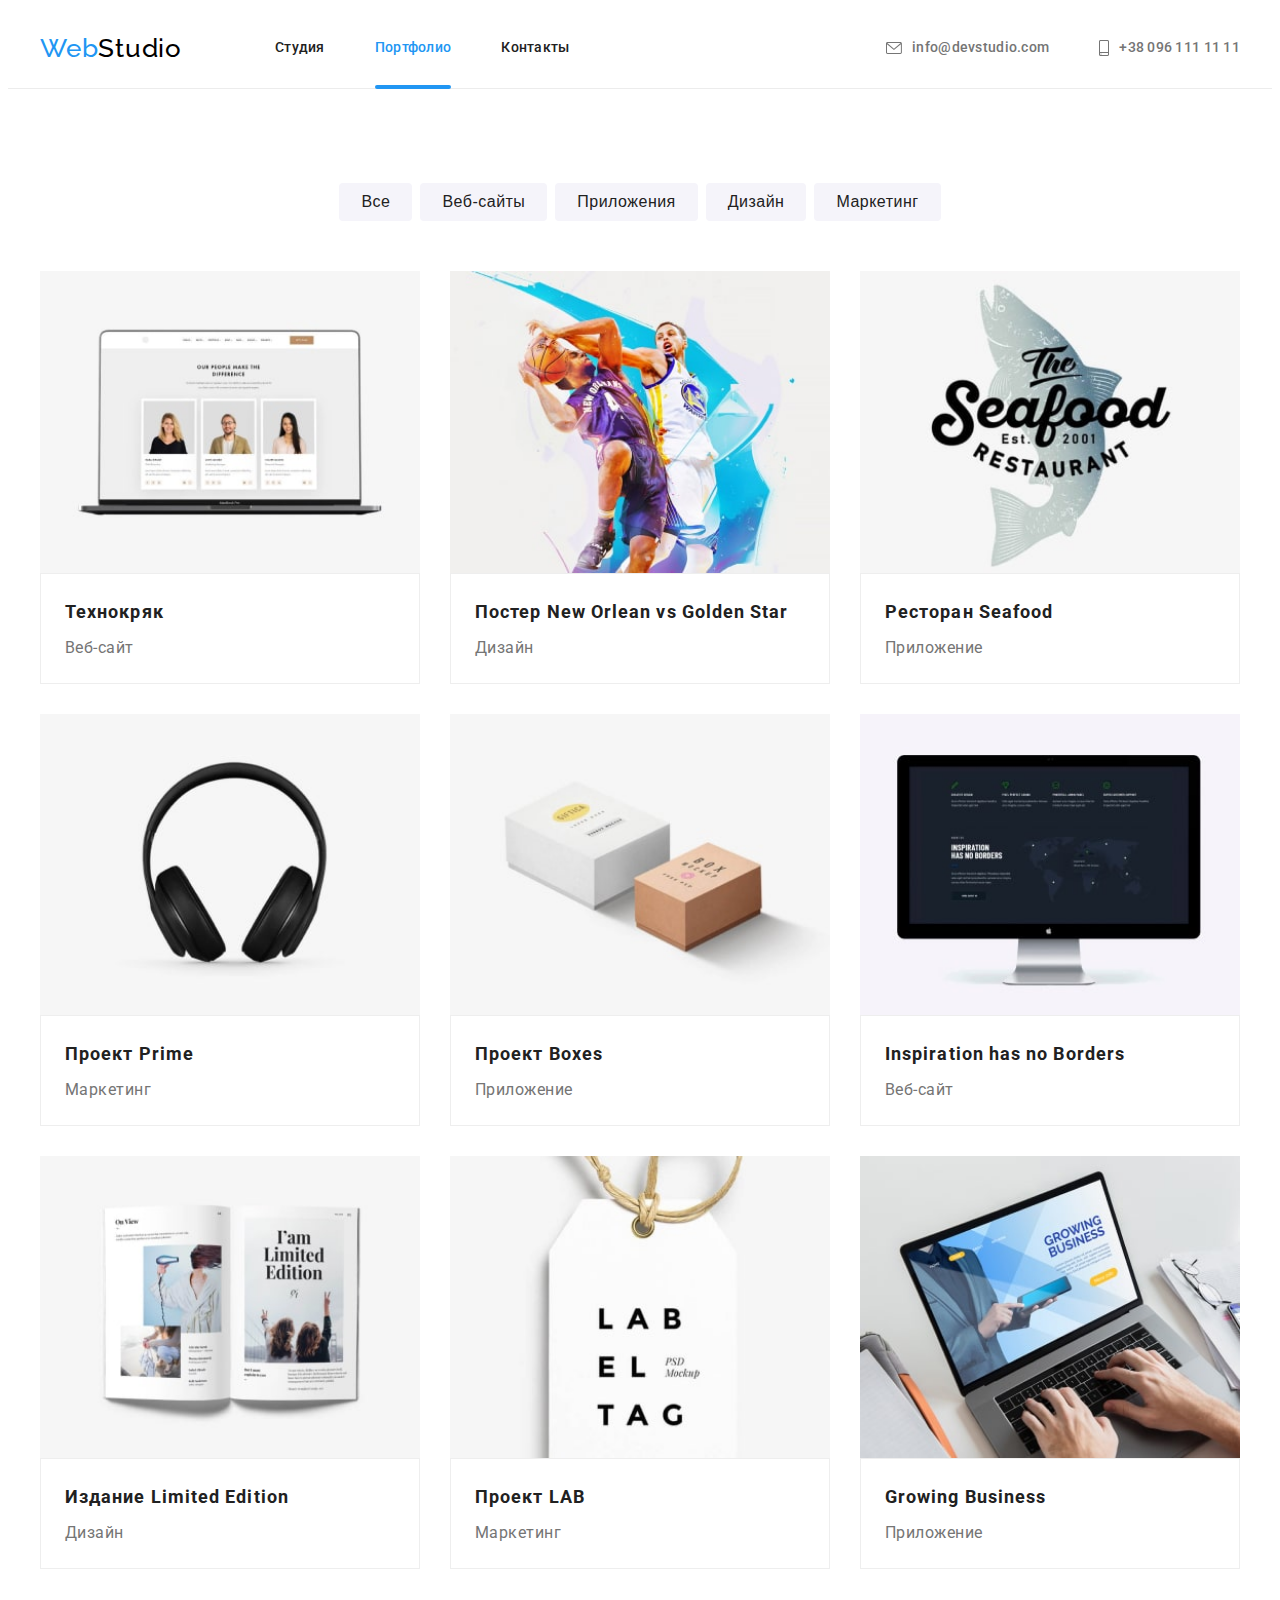
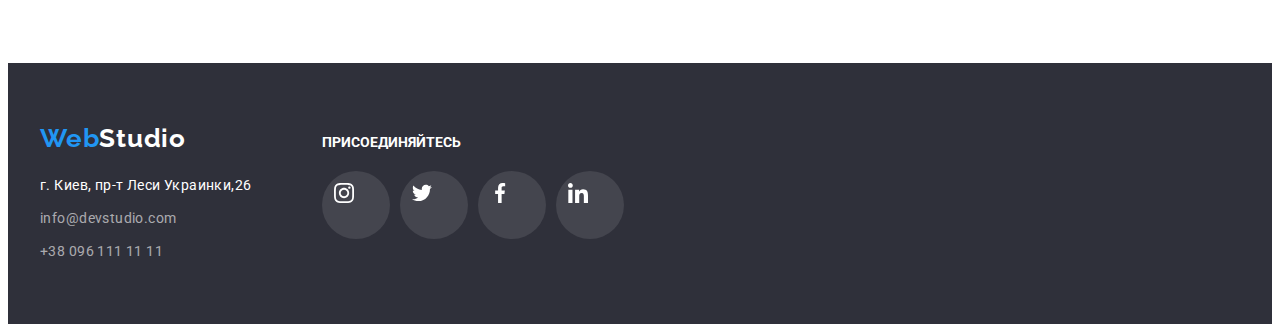
==== portfolio.html @ 8be65def "закінчив дз" ====
<!DOCTYPE html>
  <html lang="ru">
   <head>
       <meta charset="UTF-8">
       <meta http-equiv="X-UA-Compatible" content="IE=edge">
       <meta name="viewport" content="width=device-width, initial-scale=1.0">
       <title>Document</title>
       <link href="https://fonts.googleapis.com/css2?family=Raleway:wght@700&family=Roboto:wght@400;500;700;900&display=swap"
        rel="stylesheet">
       <link rel="stylesheet" href="https://cdnjs.cloudflare.com/ajax/libs/modern-normalize/1.1.0/modern-normalize.min.css"
            integrity="sha512-wpPYUAdjBVSE4KJnH1VR1HeZfpl1ub8YT/NKx4PuQ5NmX2tKuGu6U/JRp5y+Y8XG2tV+wKQpNHVUX03MfMFn9Q=="
            crossorigin="anonymous" referrerpolicy="no-referrer" class="item"/>
        <link rel="stylesheet" href="./css/style.css">
   </head>
 <body>
    <header>
        <div class="container header">
            <nav class="header-navigation">
                <a href="./index.html" lang="en" class="header-logo"><span class="logo">Web</span>Studio</a>
                <ul class="navigation-list">
                    <li class="navigation-item"><a href="./index.html" class="navigation-link">Студия</a></li>
                    <li class="navigation-item"><a href="./portfolio.html" class="navigation-link active">Портфолио </a></li>
                    <li class="navigation-item"><a href="" class="navigation-link">Контакты</a></li>
                </ul>
            </nav>
            <ul class="contacts">
                <li class="contacts-item">
                    <a class="contacts-link" href="mailto:info@devstudio.com">
                        <svg class="icon-header" width="16" height="12">
                            <use href="./images/icons.svg#icon-envelope"></use>
                        </svg>
                        info@devstudio.com</a>
                </li>
                <li class="contacts-item">
                    <a class="contacts-link" href="tel:+380961111111">
                        <svg class="icon-header" width="10" height="16">
                            <use href="./images/icons.svg#icon-smartphone"></use>
                        </svg>
                        +38 096 111 11 11</a>
                </li>
            </ul>
        </div>
    </header>
            <main>
             <section class="section">
                 <div class="container">
                 <h1 class="visually-hidden">Кнопки</h1>  
                 <ul class="filter list">
                     <li class="filter-item"><button class="filter-button btn" type="button">Все</button></li>
                     <li class="filter-item"><button class="filter-button btn" type="button">Веб-сайты</button></li>
                     <li class="filter-item"><button class="filter-button btn" type="button">Приложения</button></li>
                     <li class="filter-item"><button class="filter-button btn" type="button">Дизайн</button></li>
                     <li class="filter-item"><button class="filter-button btn" type="button">Маркетинг</button></li>
                 </ul>
                 <ul class="portfolio">
                    <li class="portfolio-item"> 
                        <a class="portfolio-link" href="">
                          <div class="portfolio-overley">
                          <img src="./images/portfolio-images/img(8)-min.jpg" alt="ноутбук з картинками людей" height="294" width="370"/>
                          <h3 class="overley-text">Технокряк это современная площадка распространения коронавируса. Компании используют эту платформу для цифрового
                          шпионажа и атак на защищённые сервера конкурентов.</h3></div>
                          <div class="portfolio-style">
                            <h2 class="portfolio-title">Технокряк</h2>
                            <p class="portfolio-text">Веб-сайт</p>
                          </div>
                        </a>
                    </li>
                    <li class="portfolio-item">
                        <a class="portfolio-link" href="">
                          <div class="portfolio-overley">
                          <img src="./images/portfolio-images/img(9)-min.jpg" alt="два баскетболісти" height="294" width="370" />
                          <h3 class="overley-text">Технокряк это современная площадка распространения коронавируса. Компании используют эту
                            платформу для цифрового шпионажа и атак на защищённые сервера конкурентов.</h3></div>
                          <div class="portfolio-style">
                            <h2 class="portfolio-title">Постер New Orlean vs Golden Star</h2>
                            <p class="portfolio-text">Дизайн</p>
                          </div>
                        </a>
                   </li>
                    <li class="portfolio-item">
                        <a class="portfolio-link" href="">
                          <div class="portfolio-overley">
                          <img src="./images/portfolio-images/img(10)-min.jpg" alt="сіра риба з написом seafood" height="294" width="370"/>
                          <h3 class="overley-text">Технокряк это современная площадка распространения коронавируса. Компании используют эту платформу для цифрового
                            шпионажа и атак на защищённые сервера конкурентов.</h3></div>
                          <div class="portfolio-style">
                            <h2 class="portfolio-title">Ресторан Seafood</h2>
                            <p class="portfolio-text">Приложение</p>
                          </div>
                        </a>
                    </li>
                    <li class="portfolio-item">
                        <a class="portfolio-link" href="">
                          <div class="portfolio-overley">
                          <img src="./images/portfolio-images/img(11)-min.jpg" alt="чорні наушники на білому фоні" height="294" width="370"/>
                          <h3 class="overley-text">Технокряк это современная площадка распространения коронавируса. Компании используют эту платформу для цифрового
                            шпионажа и атак на защищённые сервера конкурентов.</h3></div>
                          <div class="portfolio-style">
                            <h2 class="portfolio-title">Проект Prime</h2>
                            <p class="portfolio-text">Маркетинг</p>
                          </div>
                        </a>
                    </li>
                        <li class="portfolio-item">
                            <a class="portfolio-link" href="">
                              <div class="portfolio-overley">
                              <img src="./images/portfolio-images/img(12)-min.jpg" alt="дві коробочки біла та коричнева" height="294" width="370"/>
                              <h3 class="overley-text">Технокряк это современная площадка распространения коронавируса. Компании используют эту платформу для цифрового
                                шпионажа и атак на защищённые сервера конкурентов.</h3></div>
                              <div class="portfolio-style">
                                <h2 class="portfolio-title">Проект Boxes</h2>
                                <p class="portfolio-text">Приложение</p>
                              </div>
                            </a>
                        </li>
                        <li class="portfolio-item">
                            <a class="portfolio-link" href="">
                              <div class="portfolio-overley">
                              <img src="./images/portfolio-images/img(13)-min.jpg" alt="екран компютера" height="294" width="370"/>
                              <h3 class="overley-text">Технокряк это современная площадка распространения коронавируса. Компании используют эту платформу для цифрового
                                шпионажа и атак на защищённые сервера конкурентов.</h3></div>
                              <div class="portfolio-style">
                                <h2 class="portfolio-title">Inspiration has no Borders</h2>
                                <p class="portfolio-text">Веб-сайт</p>
                              </div>
                            </a>
                        </li>
                        <li class="portfolio-item">
                            <a class="portfolio-link" href="">
                              <div class="portfolio-overley">
                              <img src="./images/portfolio-images/img(14)-min.jpg" alt="глянцевий журнал" height="294" width="370"/>
                              <h3 class="overley-text">Технокряк это современная площадка распространения коронавируса. Компании используют эту платформу для цифрового
                                шпионажа и атак на защищённые сервера конкурентов.</h3></div>
                              <div class="portfolio-style">
                                <h2 class="portfolio-title">Издание Limited Edition</h2>
                                <p class="portfolio-text">Дизайн</p>
                              </div>
                            </a>
                        </li>
                        <li class="portfolio-item">
                            <a class="portfolio-link" href="">
                              <div class="portfolio-overley">
                              <img src="./images/portfolio-images/img(15)-min.jpg" alt="біла бірка з сірим шнурочком" height="294" width="370"/>
                              <h3 class="overley-text">Технокряк это современная площадка распространения коронавируса. Компании используют эту платформу для цифрового
                                шпионажа и атак на защищённые сервера конкурентов.</h3></div>
                              <div class="portfolio-style">
                                <h2 class="portfolio-title">Проект LAB</h2>
                                <p class="portfolio-text">Маркетинг</p>
                              </div>
                            </a>
                        </li>
                        <li class="portfolio-item">
                            <a class="portfolio-link" href="">
                              <div class="portfolio-overley">
                              <img src="./images/portfolio-images/img(16)-min.jpg" alt="ноутбук на якому набирають контент" height="294" width="370"/>
                              <h3 class="overley-text">Технокряк это современная площадка распространения коронавируса. Компании используют эту платформу для цифрового
                                шпионажа и атак на защищённые сервера конкурентов.</h3></div>
                              <div class="portfolio-style">
                                <h2 class="portfolio-title">Growing Business</h2>
                                <p class="portfolio-text">Приложение</p>
                              </div>
                            </a>
                        </li>
                    </ul>
                    </div>
                </section>
           </main>
            <footer class="footer">
                <div class="container footer-conteiner">
                    <div class="footer-address">
                        <a class="footer-logo" href="" lang="en"><span class="footer-span">Web</span>Studio</a>
                        <address>
                            <ul class="footer-list">
                                <li class="footer-item"><a class="footer-maps" href="https://goo.gl/maps/WnNJB4VUGFn6X9ag8"
                                        rel="noopener noreferrer nofollow">г. Киев, пр-т Леси Украинки,26</a></li>
                                <li class="footer-item"><a class="footer-mail"
                                        href="mailto:info@devstudio.com">info@devstudio.com</a></li>
                                <li class="footer-item"><a class="footer-tel" href="tel:+380961111111">+38 096 111 11 11</a></li>
                            </ul>
                        </address>
                    </div>
                    <div>
                        <p class="footer-text">присоединяйтесь</p>
                        <ul class="social">
                            <li class="social-item"><a class="social-link-footer" href="">
                                    <svg class="icon-social" width="20" height="20">
                                        <use href="./images/icons.svg#icon-instagram-2"></use>
                                    </svg></a>
                            </li>
                            <li class="social-item"><a class="social-link-footer" href="">
                                    <svg class="icon-social" width="20" height="20">
                                        <use href="./images/icons.svg#icon-twitter"></use>
                                    </svg></a>
                            </li>
                            <li class="social-item"><a class="social-link-footer" href="">
                                    <svg class="icon-social" width="20" height="20">
                                        <use href="./images/icons.svg#icon-facebook"></use>
                                    </svg></a>
                            </li>
                            <li class="social-item"><a class="social-link-footer" href="">
                                    <svg class="icon-social" width="20" height="20">
                                        <use href="./images/icons.svg#icon-linkedin"></use>
                                    </svg></a>
                            </li>
                        </ul>
                    </div>
                </div>
            </footer>
    </body>
</html>
---- css/style.css ----
:root {
  --only-text-color: #ffffff;
  --main-text-color: #212121;
  --additional-text-color: #757575;
  --active-text-color: #2196f3;
  --transition-style: cubic-bezier(0.4, 0, 0.2, 1);
}

body {
  font-family: Roboto, sans-serif;
  color: var(--main-text-color);
}
p,
h1,
h2,
h3,
h4,
h5,
h6 {
  margin-top: 0;
  margin-bottom: 0;
}
ul {
  list-style: none;
  margin-top: 0;
  margin-bottom: 0;
  padding-left: 0;
}

a {
  text-decoration: none;
}
.container {
  width: 1200px;
  padding-left: 15px;
  padding-right: 15px;
  margin: 0 auto;
}
img {
  display: block;
  width: 100%;
  height: auto;
}
.navigation-link:hover,
.navigation-link:focus {
  color: var(--active-text-color);
}
.contacts-link:hover,
.contacts-link:focus {
  color: var(--active-text-color);
}
.visually-hidden {
  position: absolute;
  clip: rect(0 0 0 0);
  width: 1px;
  height: 1px;
  margin: -1px;
}

/*----------------Header------------------------*/
header {
  border-bottom: 1px solid #ececec;
}
.header {
  display: flex;
  align-items: center;
}
.header-logo {
  font-family: Raleway;
  font-weight: 500;
  font-size: 26px;
  line-height: 1.2;
  letter-spacing: 0.03em;
  color: #000000;
  display: block;
  padding-top: 25px;
  padding-bottom: 24px;
}
.logo {
  font-weight: 500;
  font-size: 26px;
  line-height: 1.2;
  letter-spacing: 0.03em;
  color: var(--active-text-color);
  text-decoration: none;
}
.header-navigation {
  display: flex;
}
.navigation-list {
  display: flex;
  align-items: center;
  margin-left: 93px;
}
.navigation-item:not(:last-child) {
  margin-right: 50px;
}
.navigation-link {
  font-weight: 500;
  font-size: 14px;
  line-height: 1.1;
  letter-spacing: 0.02em;
  color: var(--main-text-color);
  position: relative;
  display: block;
  padding-top: 32px;
  padding-bottom: 32px;
  transition: color 250ms var(--transition-style);
}
.active::after {
  content: '';
  position: absolute;
  width: 100%;
  height: 4px;
  left: 0;
  bottom: -1px;
  background: var(--active-text-color);
  border-radius: 2px;
}
.active {
  color: var(--active-text-color);
}

.contacts {
  display: flex;
  margin-left: auto;
}
.contacts-item:not(:last-child) {
  margin-right: 50px;
}

.contacts-link {
  display: flex;
  align-items: center;
  font-weight: 500;
  font-size: 14px;
  line-height: 1.1;
  letter-spacing: 0.02em;
  color: var(--additional-text-color);
  padding-top: 32px;
  padding-bottom: 32px;
  transition: color 250ms var(--transition-style);
}
.icon-header {
  fill: currentColor;
  margin-right: 10px;
}
/*--------------------hero-------------------------------*/
.hero {
  background-image: linear-gradient(rgba(47, 48, 58, 0.4), rgba(47, 48, 58, 0.4)),
    url(../images/Img-bg.jpg);
  background-repeat: no-repeat;
  background-position: center;
  background-size: cover;
  padding: 200px 0;
  text-align: center;
}
.hero-title {
  font-weight: 900;
  font-size: 44px;
  line-height: 1.4;
  letter-spacing: 0.06em;
  color: var(--only-text-color);
  text-transform: uppercase;
}
.hero-button {
  font-family: Roboto;
  font-weight: 700;
  font-size: 16px;
  width: 200px;
  height: 50px;
  line-height: 1.9;
  letter-spacing: 0.06em;
  color: var(--only-text-color);
  background-color: var(--active-text-color);
  cursor: pointer;
  margin-top: 30px;
  border: transparent;
  border-radius: 4px;
}
.section {
  padding-top: 94px;
  padding-bottom: 94px;
}
.advantages {
  display: flex;
}
.advantages .advantages-item {
  margin-right: 30px;
}
.advantages-item:nth-child(4n) {
  margin-right: 0;
}
.advantages-icon {
  display: flex;
  align-items: center;
  justify-content: center;
  margin-bottom: 30px;
  width: 270px;
  height: 120px;
  background-color: #f5f4fa;
  border-radius: 4px;
}
.advantages-title {
  font-weight: 700;
  font-size: 14px;
  line-height: 1.1;
  letter-spacing: 0.03em;
  color: var(--main-text-color);
  text-transform: uppercase;
  margin-bottom: 10px;
  width: 270px;
  height: 16px;
}
.advantages-text {
  font-weight: 400;
  font-size: 14px;
  line-height: 1.7;
  letter-spacing: 0.03em;
  width: 270px;
  height: 75px;
  color: var(--additional-text-color);
}
.work-section {
  padding-top: 0;
}
.work-title {
  font-weight: 700;
  font-size: 36px;
  line-height: 1.1;
  letter-spacing: 0.03em;
  text-align: center;
  margin-bottom: 50px;
  color: var(--main-text-color);
}
.works {
  display: flex;
}
.works .work-item {
  margin-right: 30px;
}
.work-item:nth-child(3n) {
  margin-right: 0;
}
.work-overlay {
  position: relative;
}
.work-text {
  position: absolute;
  text-transform: uppercase;
  text-align: center;
  padding-top: 27px;
  font-weight: 700;
  font-size: 14px;
  line-height: 1.14;
  letter-spacing: 0.03em;

  bottom: 0;
  left: 0;
  background: rgba(47, 48, 58, 0.8);
  color: var(--only-text-color);
  width: 370px;
  height: 70px;
}
.team-section {
  background-color: #f5f4fa;
}
.team-title {
  font-weight: 700;
  font-size: 36px;
  line-height: 1.2;
  letter-spacing: 0.03em;
  color: var(--main-text-color);
  text-align: center;
  margin-bottom: 50px;
}
.team-list {
  display: flex;
}
.team-list .team-item {
  margin-right: 30px;
}
.team-item:nth-child(4n) {
  margin-right: 0;
}
.team-style {
  padding-top: 30px;
  padding-bottom: 30px;
  text-align: center;
  background: #ffffff;
  box-shadow: 0px 1px 3px rgba(0, 0, 0, 0.12), 0px 1px 1px rgba(0, 0, 0, 0.14),
    0px 2px 1px rgba(0, 0, 0, 0.2);
  border-radius: 0px 0px 4px 4px;
}
.team-title-name {
  font-weight: 500;
  font-size: 16px;
  line-height: 1.2;
  letter-spacing: 0.03em;
  color: var(--main-text-color);
}
.team-text {
  font-weight: 400;
  font-size: 16px;
  line-height: 1.2;
  letter-spacing: 0.03em;
  margin-top: 10px;
  margin-bottom: 16px;
  color: var(--additional-text-color);
}
.social {
  display: flex;
  justify-content: center;
}
.social-item:not(:last-child) {
  margin-right: 10px;
}
.social-link {
  display: flex;
  justify-content: center;
  align-items: center;
  width: 44px;
  height: 44px;
  border-radius: 50%;
  color: #afb1b8;
  transition: background-color 250ms var(--transition-style);
}
.social-link:hover,
.social-link:focus {
  background-color: var(--active-text-color);
}
.social-link:hover > .social-icon {
  fill: var(--only-text-color);
}
.social-link:focus > .social-icon {
  fill: var(--only-text-color);
}
.social-icon {
  fill: currentColor;
  transition: fill 250ms var(--transition-style);
}
.client {
  display: flex;
}
.client-title {
  margin-bottom: 50px;
  font-weight: 700;
  font-size: 36px;
  line-height: 1.17;
  text-align: center;
}
.client-item:not(:last-child) {
  margin-right: 30px;
}
.client-link {
  display: block;
  padding: 12px 32px;
  border: 1px solid #afb1b8;
  color: #afb1b8;
  border-radius: 4px;
  max-width: 170px;
  transition: border 250ms var(--transition-style);
}
.icon-client {
  fill: currentColor;
  transition: fill 250ms var(--transition-style);
}
.client-link:hover,
.client-link:focus {
  border: 1px solid var(--active-text-color);
}
.client-link:hover > .icon-client {
  fill: var(--active-text-color);
}
.client-link:focus > .icon-client {
  fill: var(--active-text-color);
}
/*-----------------------footer------------------------------*/
.footer {
  padding-top: 60px;
  padding-bottom: 60px;
  background-color: #2f303a;
}
.footer-logo {
  font-family: Raleway;
  font-weight: 700;
  font-size: 26px;
  line-height: 1.2;
  letter-spacing: 0.03em;
  text-decoration: none;
  display: block;
  margin-bottom: 20px;
  color: var(--only-text-color);
}
.footer-span {
  font-weight: 700;
  font-size: 26px;
  line-height: 1.2;
  letter-spacing: 0.03em;
  color: var(--active-text-color);
}

.footer-item:not(:last-child) {
  margin-bottom: 9px;
}
.footer-maps {
  font-weight: 400;
  font-size: 14px;
  line-height: 1.7;
  letter-spacing: 0.03em;
  display: block;
  font-style: normal;
  text-decoration: none;
  color: var(--only-text-color);
}
.footer-mail {
  font-weight: 400;
  font-size: 14px;
  line-height: 1.7;
  letter-spacing: 0.03em;
  display: block;
  font-style: normal;
  color: rgba(255, 255, 255, 0.6);
}
.footer-tel {
  font-weight: 400;
  font-size: 14px;
  line-height: 1.7;
  letter-spacing: 0.03em;
  font-style: normal;
  display: block;
  color: rgba(255, 255, 255, 0.6);
}
.footer-conteiner {
  display: flex;
  align-items: baseline;
}
.footer-text {
  font-weight: 700;
  font-size: 14px;
  line-height: 1.14;
  text-transform: uppercase;
  color: var(--only-text-color);
  margin-bottom: 20px;
}
.social-link-footer {
  display: block;
  padding: 12px;
  width: 44px;
  height: 44px;
  border-radius: 50%;
  color: var(--only-text-color);
  background-color: rgba(255, 255, 255, 0.1);
  transition: background-color 250ms var(--transition-style);
}
.icon-social {
  fill: var(--only-text-color);
}
.social-link-footer:hover,
.social-link-footer:focus {
  background-color: var(--active-text-color);
}
.footer-address {
  margin-right: 70px;
}
.subscription {
  display: flex;
  flex-direction: column;
  margin-left: 93px;
}
.input-btn {
  display: flex;
}
.subscription-input {
  width: 358px;
  padding: 5px;
  color: rgba(255, 255, 255, 0.6);
  height: 50px;
  margin-right: 12px;
  background-color: transparent;
  border: 1px solid rgba(255, 255, 255, 0.3);
  outline: none;
  border-radius: 4px;
  filter: drop-shadow(0px 4px 4px rgba(0, 0, 0, 0.15));
}
.subscription-input::placeholder {
  font-size: 16px;
  line-height: calc(20 / 16);
  letter-spacing: 0.03em;
  color: rgba(255, 255, 255, 0.6);
  padding-left: 16px;
}
.subscription-btn {
  display: flex;
  align-items: center;
  justify-content: center;
  min-width: 200px;
  height: 50px;
  font-weight: 700;
  font-size: 16px;
  line-height: calc(30 / 16);
  letter-spacing: 0.06em;
  color: var(--only-text-color);
  background-color: var(--active-text-color);
  box-shadow: 0px 4px 4px rgba(0, 0, 0, 0.15);
  border-radius: 4px;
  border: transparent;
  cursor: pointer;
}
.subscription-icon {
  fill: var(--only-text-color);
  margin-left: 10px;
}
/*---------------------portfolio hero-------------------*/
.btn:hover,
.btn:focus {
  color: var(--only-text-color);
  background-color: var(--active-text-color);
  box-shadow: 0px 3px 1px rgba(0, 0, 0, 0.1), 0px 1px 2px rgba(0, 0, 0, 0.08),
    0px 2px 2px rgba(0, 0, 0, 0.12);
  border-radius: 4px;
}
.filter {
  display: flex;
  justify-content: center;
  margin-bottom: 50px;
}
.filter-item:not(:last-child) {
  margin-right: 8px;
}
.filter-button {
  font-weight: 500;
  font-size: 16px;
  line-height: 1.6;
  letter-spacing: 0.03em;
  border-radius: 4px;
  padding: 6px 22px;
  border: none;
  background-color: #f5f4fa;
  color: var(--main-text-color);
  cursor: pointer;
  transition: background-color 250ms var(--transition-style),
    box-shadow 250ms var(--transition-style), color 250ms var(--transition-style);
}
.portfolio {
  display: flex;
  flex-wrap: wrap;
  margin-right: calc(-1 * 30px);
  margin-bottom: calc(-1 * 30px);
}
.portfolio-style {
  padding: 20px 24px;
  background: #ffffff;
  border: 1px solid #eeeeee;
  box-sizing: border-box;
}
.portfolio-item {
  flex-basis: calc(100% / 3 - 30px);
  margin-right: 30px;
  margin-bottom: 30px;
}
.portfolio-link:hover,
.portfolio-link:focus {
  box-shadow: 0px 1px 1px rgba(0, 0, 0, 0.12), 0px 4px 4px rgba(0, 0, 0, 0.06),
    1px 4px 6px rgba(0, 0, 0, 0.16);
}
.portfolio-link {
  display: block;
  transition: box-shadow 250ms var(--transition-style);
}
.portfolio-overley {
  position: relative;
  overflow: hidden;
}
.overley-text {
  position: absolute;
  font-weight: 400;
  font-size: 18px;
  line-height: 1.6;
  letter-spacing: 0.03em;
  top: 0;
  left: 0;
  padding: 63px 24px;
  height: 100%;
  color: var(--only-text-color);
  background: rgba(33, 150, 243, 0.9);
  transform: translateY(100%);
  transition: transform 250ms var(--transition-style);
}
.portfolio-link:hover .overley-text,
.portfolio-link:focus .overley-text {
  transform: translateY(0%);
}
.portfolio-title {
  font-weight: 700;
  font-size: 18px;
  line-height: 2;
  letter-spacing: 0.06em;
  color: var(--main-text-color);
}
.portfolio-text {
  font-weight: 400;
  font-size: 16px;
  line-height: 1.8;
  letter-spacing: 0.03em;
  margin-top: 4px;
  color: var(--additional-text-color);
}
/* -------------------BACKDROP-------------------------- */
.backdrop {
  position: fixed;
  height: 100vh;
  width: 100vw;
  background: rgba(0, 0, 0, 0.2);
  top: 0;
  opacity: 1;
  transition: opacity 500ms cubic-bezier(0.4, 0, 0.2, 1),
    visibility 500ms cubic-bezier(0.4, 0, 0.2, 1);
}
.is-hidden {
  opacity: 0;
  visibility: hidden;
  pointer-events: none;
}
.modal {
  position: absolute;
  width: 528px;
  min-height: 581px;
  background-color: var(--only-text-color);
  box-shadow: 0px 1px 3px rgba(0, 0, 0, 0.12), 0px 1px 1px rgba(0, 0, 0, 0.14),
    0px 2px 1px rgba(0, 0, 0, 0.2);
  border-radius: 4px;
  left: 50%;
  top: 50%;
  transform: translate(-50%, -50%);
}
.btn-close {
  position: absolute;
  display: flex;
  justify-content: center;
  align-items: center;
  cursor: pointer;
  left: calc(100% - 38px);
  top: 8px;
  width: 30px;
  height: 30px;
  background-color: var(--third-text-color);
  border: 1px solid rgba(0, 0, 0, 0.1);
  border-radius: 50%;
}
.icon-close {
  fill: var(--main-text-color);
}
.modal-form {
  display: flex;
  flex-direction: column;
  padding: 40px;
}
.modal-title {
  font-weight: 700;
  font-size: 20px;
  line-height: calc(23 / 20);
  text-align: center;
  letter-spacing: 0.03em;
  color: var(--main-text-color);
  margin-bottom: 12px;
}
.modal-label {
  position: relative;
  margin-bottom: 10px;
  display: flex;
  flex-direction: column;
}
.send {
  font-size: 12px;
  line-height: calc(14 / 12);
  letter-spacing: 0.01em;
  color: var(--additional-text-color);
  margin-bottom: 4px;
}
.modal-input {
  height: 40px;
  padding-left: 42px;
  border: 1px solid rgba(33, 33, 33, 0.2);
  border-radius: 4px;
  outline: none;
  transition: border 250ms var(--transition-style);
}
.modal-input:focus {
  border-color: var(--active-text-color);
  cursor: pointer;
}
.modal-input:focus + .modal-icon {
  fill: var(--active-text-color);
}
.modal-icon {
  position: absolute;
  top: 50%;
  left: 12px;
  transition: fill 250ms var(--transition-style);
}
.textarea-modal {
  display: flex;
  flex-direction: column;
  margin-bottom: 20px;
}
.textarea {
  width: 100%;
  height: 120px;
  border: 1px solid rgba(33, 33, 33, 0.2);
  box-sizing: border-box;
  border-radius: 4px;
  padding: 12px 16px;
  resize: none;
  outline: none;
  transition: border 250ms var(--transition-style);
}
.textarea:focus {
  border-color: var(--active-text-color);
  cursor: pointer;
}
.textarea::placeholder {
  font-size: 12px;
  line-height: calc(14 / 12);
  letter-spacing: 0.01em;
  color: rgba(117, 117, 117, 0.5);
}
.checkbox-modal {
  display: flex;
  align-items: center;
  justify-content: center;
  margin-bottom: 30px;
  cursor: pointer;
}
.check-border {
  width: 16px;
  height: 15px;
  border: 2px solid var(--main-text-color);
  border-radius: 2px;
  display: flex;
  align-items: center;
  justify-content: center;
  margin-right: 8px;
  transition: boborder-color 250ms var(--transition-style),
    background-color 250ms var(--transition-style);
}
.check-icon {
  fill: var(--only-text-color);
}
.checkbox-text {
  font-size: 14px;
  line-height: calc(24 / 14);
  color: var(--additional-text-color);
}
.check:checked + .check-border {
  border-color: var(--active-text-color);
  background-color: var(--active-text-color);
}
.link-policy {
  color: var(--active-text-color);
}
.modal-btn {
  text-align: center;
}
.btn-send {
  min-width: 200px;
  height: 50px;
  font-weight: 700;
  font-size: 16px;
  line-height: calc(30 / 16);
  letter-spacing: 0.06em;
  color: var(--only-text-color);
  background-color: var(--active-text-color);
  box-shadow: 0px 4px 4px rgba(0, 0, 0, 0.15);
  border: transparent;
  border-radius: 4px;
  transition: background-color 250ms var(--transition-style);
}
.btn-send:hover,
.btn-send:focus {
  background-color: #188ce8;
  cursor: pointer;
}
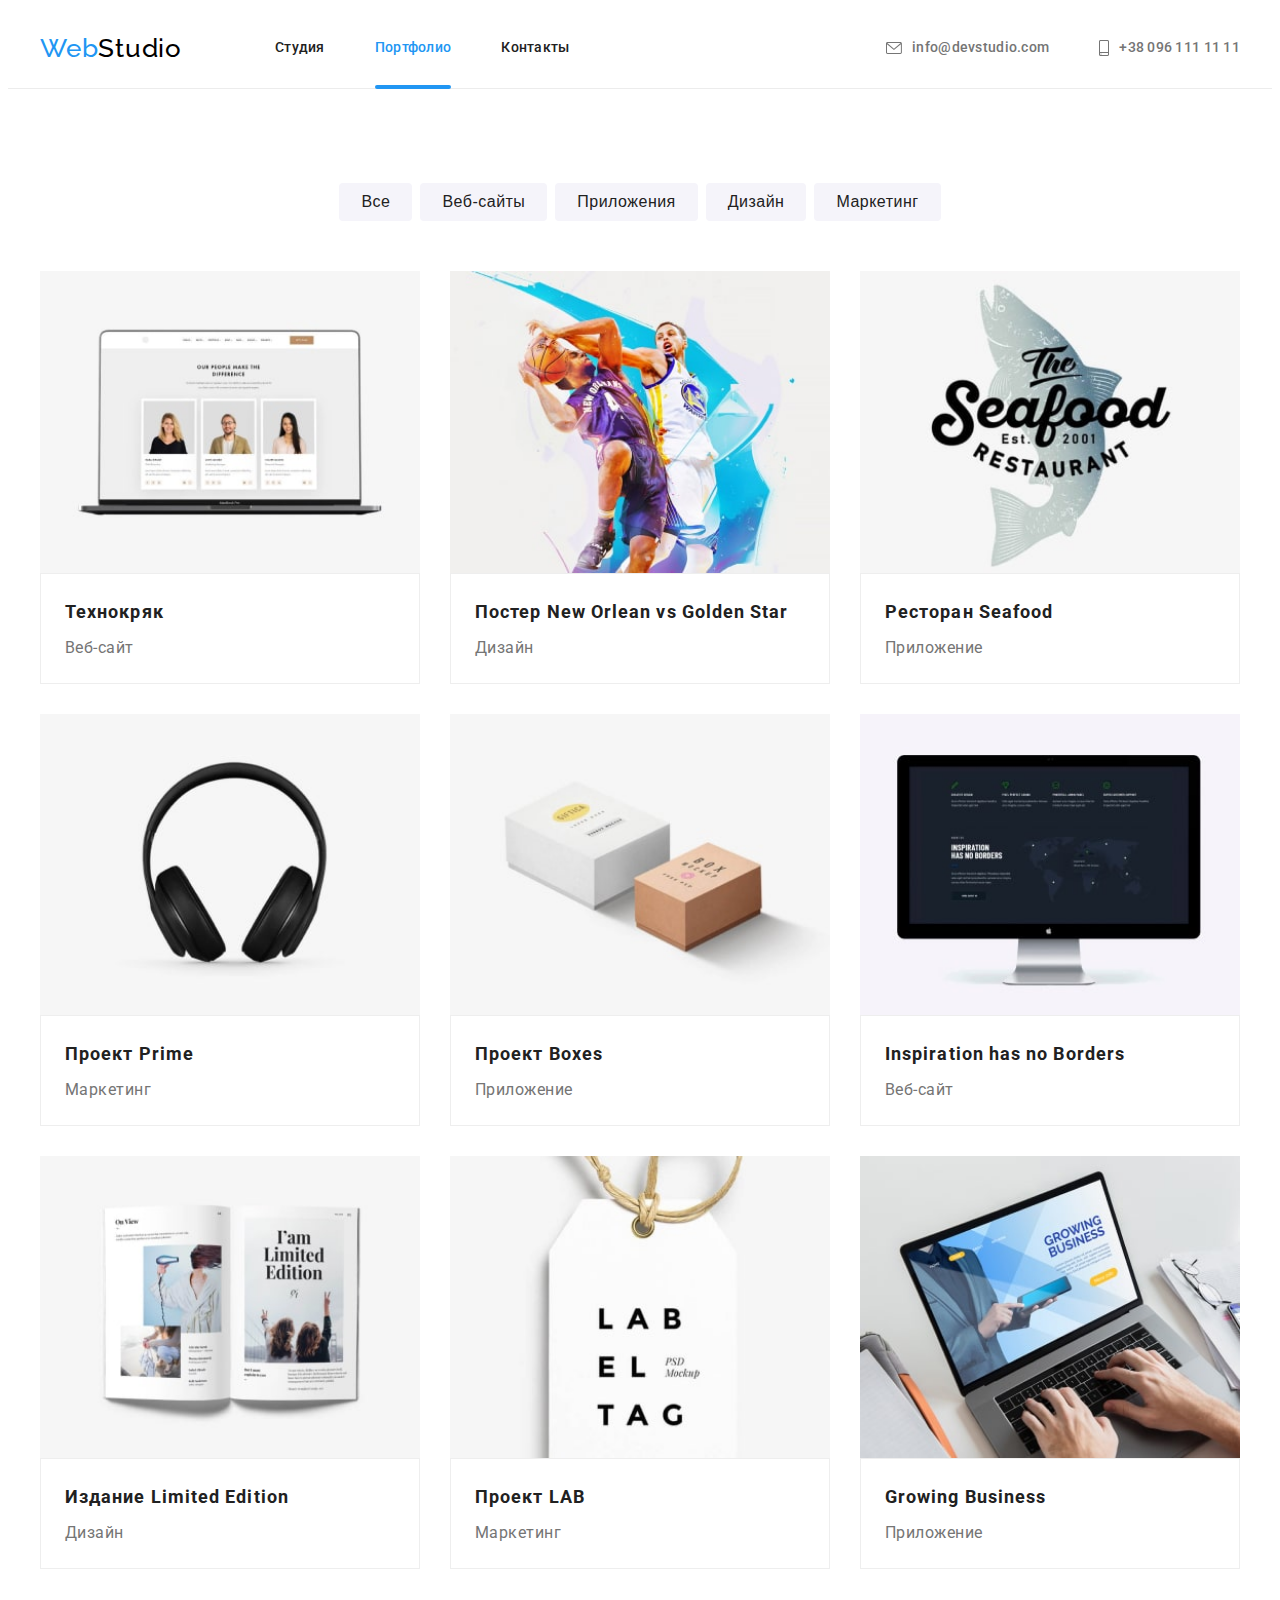
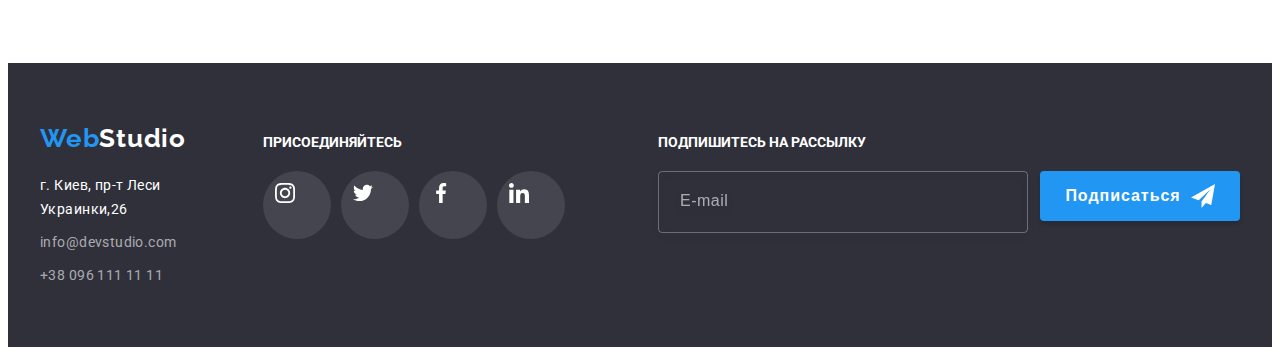
==== commit a6b8eca2: "до футера додав підписку" ====
--- a/portfolio.html
+++ b/portfolio.html
@@ -204,6 +204,17 @@
                             </li>
                         </ul>
                     </div>
+                    <form class="subscription">
+                      <p class="footer-text">Подпишитесь на рассылку</p>
+                      <div class="input-btn">
+                        <input class="subscription-input" type="mail" name="email" placeholder="E-mail">
+                        <button class="subscription-btn" type="submit">Подписаться
+                          <svg class="subscription-icon" width="24" height="24">
+                            <use href="./images/icons.svg#icon-icon-send"></use>
+                          </svg>
+                        </button>
+                      </div>
+                    </form>
                 </div>
             </footer>
     </body>
